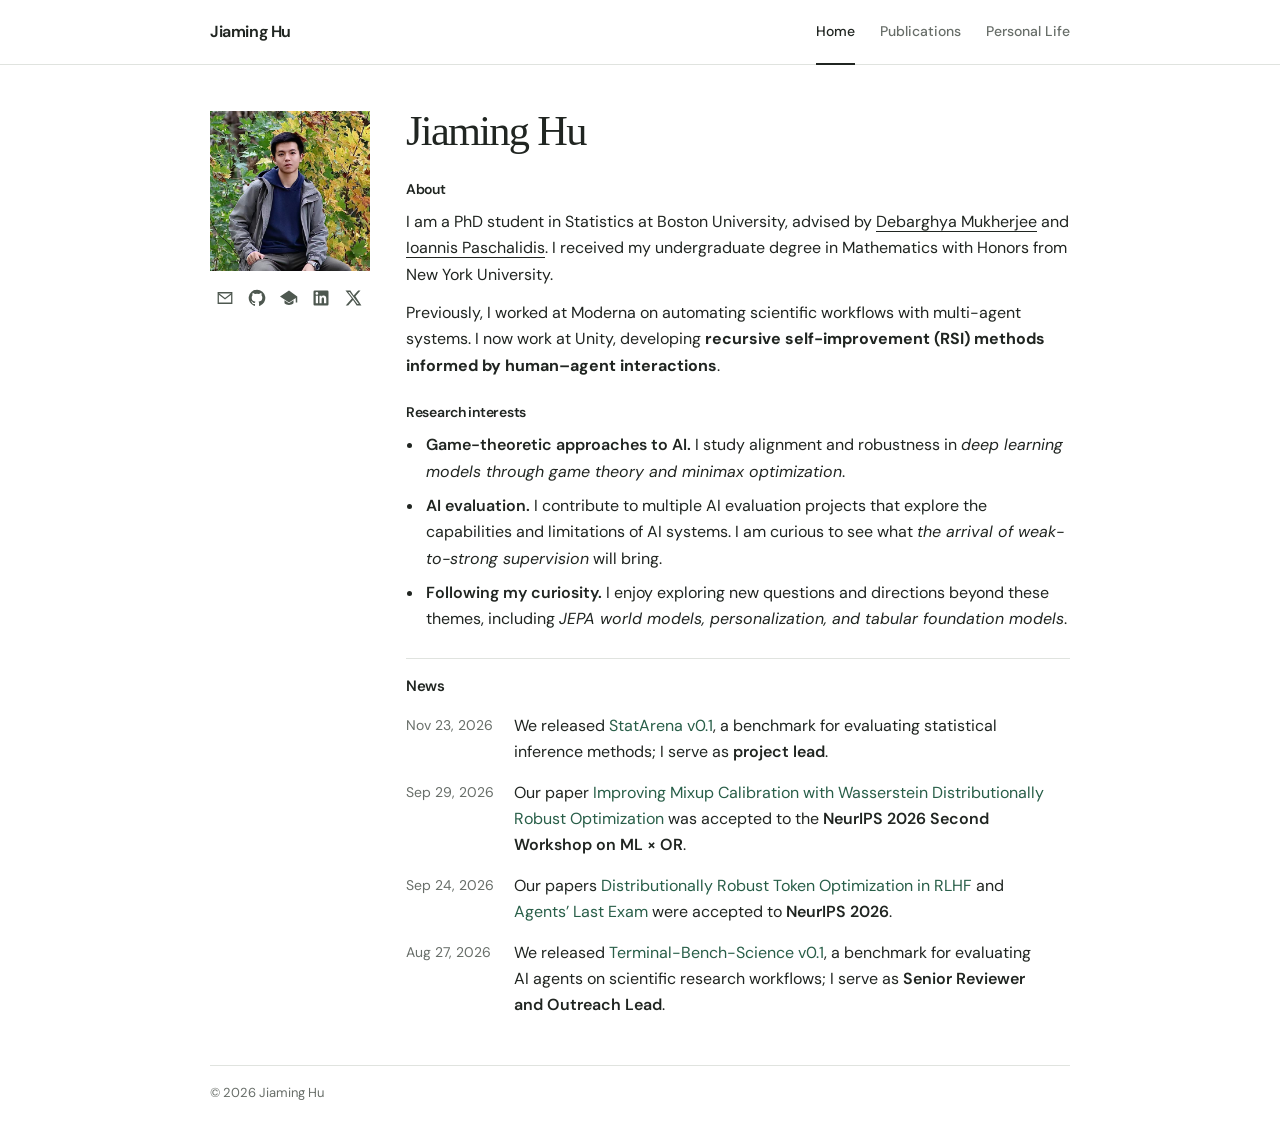
==== index.html @ 5f2db70f "Add game bullet appreciation and reveal footer views on hover" ====
<!doctype html>
<html lang="en">
<head>
  <meta charset="utf-8">
  <meta name="viewport" content="width=device-width, initial-scale=1">
  <meta name="description" content="Jiaming Hu — game-theoretic approaches to AI, AI evaluation, and curiosity-driven research.">
  <title>Jiaming Hu</title>
  <link rel="stylesheet" href="assets/style.css?v=bullet-1">
  <script src="assets/site.js?v=views-2" defer></script>
</head>
<body>
  <a class="skip" href="#main">Skip to content</a>
  <header class="site-header"><div class="header-inner"><a class="wordmark" href="./">Jiaming Hu</a><nav aria-label="Main navigation"><a href="./" aria-current="page">Home</a><a href="publications.html">Publications</a><a href="life.html">Personal Life</a></nav></div></header>
  <main id="main" class="container home">
    <div class="profile-layout">
      <aside class="profile">
        <img class="portrait" src="assets/jiaming-hu.jpg" alt="Jiaming Hu" width="1169" height="1099" fetchpriority="high">
        <div class="socials" aria-label="Social profiles">
          <a href="mailto:jh7453@bu.edu" aria-label="Email" title="Email" data-icon="email"></a>
          <a href="https://github.com/brownight" aria-label="GitHub" title="GitHub" data-icon="github"></a>
          <a href="https://scholar.google.com/citations?hl=en&amp;user=2Nql6mUAAAAJ" aria-label="Google Scholar" title="Google Scholar" data-icon="scholar"></a>
          <a href="https://www.linkedin.com/in/jiaming-h-24400a1b8/" aria-label="LinkedIn" title="LinkedIn" data-icon="linkedin"></a>
          <a href="https://x.com/brownight7453" aria-label="X" title="X" data-icon="x"></a>
        </div>
      </aside>
      <div class="bio">
        <h1>Jiaming Hu</h1>
        <section aria-labelledby="about-heading"><h2 id="about-heading" class="eyebrow">About</h2>
          <p>I am a PhD student in Statistics at Boston University, advised by <a href="https://debarghya-mukherjee.github.io/">Debarghya Mukherjee</a> and <a href="https://sites.bu.edu/paschalidis/">Ioannis Paschalidis</a>. I received my undergraduate degree in Mathematics with Honors from New York University.</p>
          <p>Previously, I worked at Moderna on automating scientific workflows with multi-agent systems. I now work at Unity, developing <strong>recursive self-improvement (RSI) methods informed by human–agent interactions</strong>.</p>
        </section>
        <section aria-labelledby="research-heading"><h2 id="research-heading" class="eyebrow">Research interests</h2>
          <ul class="research-list">
            <li><strong>Game-theoretic approaches to AI.</strong> I study alignment and robustness in <em>deep learning models through game theory and minimax optimization</em>.</li>
            <li><strong>AI evaluation.</strong> I contribute to multiple AI evaluation projects that explore the capabilities and limitations of AI systems. I am curious to see what <em>the arrival of weak-to-strong supervision</em> will bring.</li>
            <li><strong>Following my curiosity.</strong> I enjoy exploring new questions and directions beyond these themes, including <em>JEPA world models, personalization, and tabular foundation models</em>.</li>
          </ul>
        </section>
        <section class="home-section" aria-labelledby="news-heading">
          <h2 id="news-heading">News</h2>
          <div class="news-window" role="region" aria-labelledby="news-heading" tabindex="0">
            <ul class="news-list">
              <li><time datetime="2026-11-23">Nov 23, 2026</time><p>We released <a href="https://statsinference.github.io/#home">StatArena v0.1</a>, a benchmark for evaluating statistical inference methods; I serve as <strong>project lead</strong>.</p></li>
              <li><time datetime="2026-09-29">Sep 29, 2026</time><p>Our paper <a href="https://scholar.google.com/citations?view_op=view_citation&amp;hl=en&amp;user=2Nql6mUAAAAJ&amp;citation_for_view=2Nql6mUAAAAJ:M3NEmzRMIkIC">Improving Mixup Calibration with Wasserstein Distributionally Robust Optimization</a> was accepted to the <strong>NeurIPS 2026 Second Workshop on ML × OR</strong>.</p></li>
              <li><time datetime="2026-09-24">Sep 24, 2026</time><p>Our papers <a href="https://scholar.google.com/citations?view_op=view_citation&amp;hl=en&amp;user=2Nql6mUAAAAJ&amp;citation_for_view=2Nql6mUAAAAJ:IjCSPb-OGe4C">Distributionally Robust Token Optimization in RLHF</a> and <a href="https://agents-last-exam.org/">Agents’ Last Exam</a> were accepted to <strong>NeurIPS 2026</strong>.</p></li>
              <li><time datetime="2026-08-27">Aug 27, 2026</time><p>We released <a href="https://www.terminal-bench-science.ai/announcement">Terminal-Bench-Science v0.1</a>, a benchmark for evaluating AI agents on scientific research workflows; I serve as <strong>Senior Reviewer and Outreach Lead</strong>.</p></li>
              <li><time datetime="2026-07">Jul 2026</time><p>I joined the <strong>Unity AI team</strong> as a research intern, working on world models.</p></li>
            </ul>
          </div>
        </section>
      </div>
    </div>
  </main>
  <footer class="container site-footer"><span>© <span data-year></span> Jiaming Hu</span><button class="site-views" type="button" data-view-counter aria-label="Show total site views" title="Total site page views since this counter was added" hidden></button></footer>
</body>
</html>
---- assets/style.css ----
@import url('https://fonts.googleapis.com/css2?family=DM+Sans:wght@400;450;500;600;650;700&family=Noto+Sans+SC:wght@400;500;600&display=swap');

:root {
  color-scheme: light;
  --ink: #202521;
  --muted: #686e69;
  --accent: #285e48;
  --line: #e0e3df;
  --pale: #f4f5f2;
  --paper: #fff;
  --font: 'DM Sans', 'Noto Sans SC', -apple-system, BlinkMacSystemFont, 'Segoe UI', sans-serif;
  --serif: 'Iowan Old Style', 'Palatino Linotype', 'Book Antiqua', Palatino, Georgia, serif;
}
* { box-sizing: border-box; }
html { scroll-behavior: smooth; }
body { margin: 0; background: var(--paper); color: var(--ink); font: 400 1rem/1.65 var(--font); -webkit-font-smoothing: antialiased; }
a { color: inherit; text-underline-offset: 4px; text-decoration-thickness: 1px; }
a:hover { color: var(--accent); }
button { font: inherit; cursor: pointer; }
button:disabled { cursor: default; }
button, a { -webkit-tap-highlight-color: transparent; }
button:focus-visible, a:focus-visible { outline: 2px solid var(--accent); outline-offset: 4px; }
svg { display: block; }
[hidden] { display: none !important; }
.container, .header-inner { width: min(860px, calc(100% - 48px)); margin-inline: auto; }
.site-header { border-bottom: 1px solid var(--line); }
.header-inner { min-height: 64px; display: flex; align-items: center; justify-content: space-between; gap: 24px; }
.wordmark { font-weight: 650; font-size: 1rem; letter-spacing: -.025em; text-decoration: none; }
nav { display: flex; align-items: center; gap: 25px; }
nav a { position: relative; text-decoration: none; font-size: .875rem; font-weight: 500; padding: 20px 0; color: var(--muted); }
nav a[aria-current=page] { color: var(--ink); }
nav a[aria-current=page]::after { content: ''; height: 2px; position: absolute; left: 0; right: 0; bottom: -1px; background: var(--ink); }
h1, h2, p { margin-top: 0; }
h1 { font-family: var(--serif); font-weight: 400; font-size: 2.5rem; line-height: 1.15; letter-spacing: -.04em; margin-bottom: 18px; }
h2 { font-weight: 600; font-size: 1.05rem; line-height: 1.4; letter-spacing: -.02em; }
.eyebrow { font-size: .875rem; font-weight: 600; line-height: 1.5; color: var(--muted); margin: 0 0 9px; }
.site-footer { border-top: 1px solid var(--line); margin-top: 48px; padding: 16px 0 24px; display: flex; align-items: center; justify-content: space-between; gap: 16px; color: var(--muted); font-size: .8125rem; }
.site-footer a { text-decoration: none; }
.site-views { display: inline-flex; align-items: center; justify-content: flex-end; margin-left: auto; min-width: 80px; min-height: 24px; padding: 3px 0; border: 0; background: transparent; color: inherit; font: inherit; line-height: 1; opacity: 0; transition: opacity .15s ease; }
.site-views:hover, .site-views:focus-visible, .site-views.is-revealed { opacity: 1; }
.site-views[hidden] { display: none; }
.site-views img { display: block; height: 18px; width: auto; max-width: 100%; }
.sr-only { position: absolute; width: 1px; height: 1px; padding: 0; margin: -1px; overflow: hidden; clip: rect(0, 0, 0, 0); white-space: nowrap; border: 0; }
.skip { position: absolute; top: 8px; left: 16px; z-index: 10; background: #fff; padding: 8px 16px; transform: translateY(-200%); }
.skip:focus { transform: translateY(0); }

/* A compact profile and a single reading column. */
.home { padding-top: 42px; }
.profile-layout { display: grid; grid-template-columns: 160px minmax(0, 1fr); gap: 36px; }
.profile { padding-top: 4px; }
.portrait { display: block; width: 160px; height: auto; aspect-ratio: 1; object-fit: cover; object-position: 50% 35%; background: var(--pale); }
.socials { display: flex; align-items: center; gap: 2px; margin: 10px 0 18px; }
.socials a, .socials span { display: grid; place-items: center; width: 30px; height: 34px; flex: 0 0 30px; color: #4e5850; }
.socials svg { width: 18px; height: 18px; fill: currentColor; }
.socials a:hover { color: var(--accent); background: var(--pale); }
.socials .pending-social { color: #b1b7b1; }
.affiliation { font-size: .875rem; line-height: 1.5; margin: 0 0 12px; }
.affiliation strong, .affiliation span { display: block; }
.affiliation strong { font-weight: 600; }
.affiliation span { color: var(--muted); }
.bio h1 { font-size: 2.65rem; margin: 0 0 23px; }
.bio .eyebrow { color: var(--ink); }
.bio section + section { margin-top: 23px; }
.bio p { margin-bottom: 12px; }
.bio section > :last-child { margin-bottom: 0; }
.home-section { margin-top: 28px; padding-top: 17px; border-top: 1px solid var(--line); }
.bio .home-section { margin-top: 25px; padding-top: 17px; }
.research-list { padding-left: 18px; margin: 0; }
.research-list li { padding-left: 2px; margin-bottom: 8px; }
.research-list li:last-child { margin-bottom: 0; }
.research-list strong, .news-list strong { font-weight: 600; }
.news-window { max-height: 19rem; overflow-y: auto; margin-top: 16px; padding-right: 14px; scrollbar-width: thin; scrollbar-color: #aab4ac var(--pale); scrollbar-gutter: stable; }
.news-window:focus-visible { outline: 2px solid var(--accent); outline-offset: 4px; }
.news-list { list-style: none; padding: 0; margin: 0; }
.news-list li { display: grid; grid-template-columns: 94px minmax(0, 1fr); gap: 14px; margin-bottom: 14px; }
.news-list li:last-child { margin-bottom: 0; }
.news-list time { color: var(--muted); font-size: .875rem; line-height: 1.8; white-space: nowrap; }
.news-list p { margin-bottom: 0; }
.news-list a { color: var(--accent); text-decoration: none; }
.news-list a:hover { text-decoration: underline; }
.home-section h2 { margin-bottom: 0; font-size: .9375rem; }
.draft-note { font-size: .9375rem; color: var(--muted); }

/* Page headings and the small personal-life game. */
.page-heading { padding-top: 38px; margin-bottom: 28px; }
.lede { font-size: 1.0625rem; line-height: 1.6; color: var(--muted); margin-bottom: 0; }

/* Publications grouped by research direction. */
.publications-heading { display: flex; align-items: baseline; justify-content: space-between; gap: 12px 24px; flex-wrap: wrap; }
.publications-heading h1 { margin-bottom: 0; }
.publications-heading > a { font-size: .875rem; color: var(--accent); }
.publication-group + .publication-group { border-top: 1px solid var(--line); margin-top: 30px; padding-top: 24px; }
.publication-group h2 { font-size: 1.125rem; margin-bottom: 18px; }
.publication-list { list-style: none; padding: 0; margin: 0; }
.publication-list li + li { margin-top: 18px; }
.publication-list h3 { margin: 0 0 4px; font-size: 1rem; font-weight: 600; line-height: 1.5; }
.publication-list h3 a { text-decoration: none; }
.publication-list h3 a:hover { text-decoration: underline; }
.publication-meta { margin: 0; color: var(--muted); font-size: .875rem; line-height: 1.6; }
.publication-meta a { color: var(--accent); text-decoration: none; white-space: nowrap; }
.publication-meta a:hover { text-decoration: underline; }
.publication-meta span { margin-inline: 5px; }

/* One pixel scene for the theory and the game. */
.chance-game { scroll-margin-top: 24px; }
.game-scene { position: relative; margin: 16px -4px 0; }
.theory-note { position: absolute; z-index: 1; top: 12px; left: 12px; width: 57%; max-width: 460px; }
.theory-note h3 { margin: 0 0 12px; font: 400 1.7rem/1.18 var(--serif); letter-spacing: -.025em; }
.theory-note p { margin-bottom: 0; font-family: var(--font); font-size: 1rem; line-height: 1.5; }
.pixel-game { --pixel-bg: #17261f; --pixel-ink: #e5ead6; --pixel-dim: #b1c2a7; --pixel-gold: #e2bd6c; margin-top: 22px; padding: 24px; border: 3px solid #344b3b; box-shadow: 5px 5px 0 #d7ded4; background: var(--pixel-bg); color: var(--pixel-ink); font-family: 'Courier New', Courier, monospace; }
.pixel-heading { display: flex; justify-content: space-between; align-items: baseline; gap: 12px; font-size: .875rem; font-weight: 700; letter-spacing: .035em; }
.pixel-heading [lang="zh"] { font-family: 'Noto Sans SC', var(--font); font-weight: 600; letter-spacing: .08em; }
#shot-label { white-space: nowrap; color: var(--pixel-gold); }
#revolver-scene { display: block; width: 100%; height: auto; image-rendering: pixelated; margin: 0; }
.pixel-game .attempts { list-style: none; padding: 0; display: flex; justify-content: center; gap: 9px; margin: 16px 0 20px; }
.pixel-game .attempts li { width: 30px; height: 30px; display: grid; place-items: center; border: 2px solid #6f886a; font-size: .875rem; line-height: 1; }
.pixel-game .attempts li.miss { background: #334636; border-color: #334636; color: #9aae93; }
.pixel-game .attempts li.hit { background: var(--pixel-gold); border-color: var(--pixel-gold); color: var(--pixel-bg); }
.charge-label { display: flex; justify-content: space-between; gap: 12px; font-size: .875rem; font-weight: 700; margin-bottom: 6px; }
#charge-meter { display: block; width: 100%; height: 20px; border: 2px solid #819577; border-radius: 0; padding: 3px; appearance: none; background: #0e1b14; accent-color: var(--pixel-gold); }
#charge-meter::-webkit-progress-bar { background: #0e1b14; }
#charge-meter::-webkit-progress-value { background: repeating-linear-gradient(90deg, var(--pixel-gold) 0 12px, #17261f 12px 15px); }
#charge-meter::-moz-progress-bar { background: repeating-linear-gradient(90deg, var(--pixel-gold) 0 12px, #17261f 12px 15px); }
.game-console { display: grid; grid-template-columns: minmax(0, 1fr) 210px; gap: 32px; align-items: start; }
.pixel-game .result { min-height: 62px; margin-top: 12px; }
.pixel-game .result strong { display: block; font-size: 1rem; line-height: 1.4; }
.pixel-game .result p { font-size: .875rem; line-height: 1.5; color: var(--pixel-dim); margin: 5px 0 14px; }
.charge-button { width: 100%; min-height: 48px; padding: 10px; border: 0; border-bottom: 4px solid #7d6438; border-radius: 0; background: var(--pixel-gold); color: #19261b; font-family: inherit; font-size: 1rem; font-weight: 700; touch-action: manipulation; user-select: none; -webkit-user-select: none; }
.charge-button:hover:enabled { background: #f0d08c; }
.charge-button:active:enabled { border-bottom-width: 2px; transform: translateY(2px); }
.charge-button:disabled { background: #879a79; border-color: #53694c; color: #15221a; }
.charge-help { margin: 8px 0 0; color: var(--pixel-dim); font-size: .875rem; line-height: 1.5; }
.new-round-button { display: block; min-height: 40px; padding: 7px 10px; margin: 10px auto 0; background: none; border: 2px solid #819577; border-radius: 0; color: var(--pixel-ink); font-size: .875rem; font-family: inherit; }
.new-round-button:hover:enabled { background: #304332; }
.new-round-button:disabled { opacity: .6; }
.pixel-game button:focus-visible { outline: 2px solid var(--pixel-ink); outline-offset: 4px; }
.game-bottom { display: flex; align-items: center; flex-wrap: wrap; gap: 10px 18px; margin-top: 10px; }
.pixel-game .game-footnote { margin: 0; text-align: left; color: var(--pixel-dim); font-size: .875rem; line-height: 1.5; }
.bullet-button { display: inline-flex; align-items: center; gap: 6px; min-height: 32px; margin-left: auto; padding: 4px 8px; border: 1px solid #718367; border-radius: 0; background: transparent; color: var(--pixel-dim); font: 400 .875rem/1.2 'Courier New', Courier, monospace; touch-action: manipulation; }
.bullet-button svg { flex: 0 0 13px; width: 13px; height: 17px; color: var(--pixel-gold); }
.bullet-button:hover:enabled, .bullet-button:active:enabled, .bullet-button.is-collected { border-color: var(--pixel-gold); background: #304332; color: var(--pixel-gold); }
.bullet-button:active:enabled { transform: translateY(1px); }
.bullet-button:disabled:not(.is-collected) { opacity: .55; }
.bullet-button.is-sending { opacity: .65; cursor: progress; }
#bullet-count { min-width: 1ch; font-variant-numeric: tabular-nums; }
@media (max-width: 680px) {
  .pixel-game { padding: 16px; }
  .theory-note { position: static; width: auto; max-width: 440px; padding: 8px 4px 0; }
  .theory-note h3 { font-size: 1.6rem; }
  .game-console { grid-template-columns: minmax(0, 1fr); gap: 8px; }
  .pixel-game .result { min-height: 0; }
  .game-actions { display: grid; grid-template-columns: minmax(0, 1fr) auto; gap: 10px; align-items: start; }
  .new-round-button { margin: 0; min-height: 48px; font-size: .875rem; }
  .charge-button { font-size: .875rem; }
  .charge-help { margin-top: 14px; }
}

.life > .page-heading { margin-bottom: 20px; }
.life > p { max-width: 620px; }
.life .home-section { margin-top: 26px; }
.photo-gallery { columns: 2; column-gap: 14px; margin-top: 18px; }
.photo-gallery a { display: block; break-inside: avoid; margin-bottom: 14px; cursor: zoom-in; }
.photo-gallery img { display: block; width: 100%; height: auto; }
.photo-viewer-open { overflow: hidden; }
.photo-viewer { width: 100%; max-width: none; height: 100%; height: 100dvh; max-height: none; margin: 0; padding: 16px 24px; border: 0; background: #131614; color: #fff; }
.photo-viewer::backdrop { background: #131614; }
.photo-viewer-layout { height: 100%; display: flex; flex-direction: column; gap: 14px; }
.photo-viewer-toolbar, .photo-viewer-controls { display: flex; align-items: center; justify-content: space-between; gap: 12px; flex-shrink: 0; font-size: .875rem; }
.photo-viewer-toolbar { min-height: 40px; }
.photo-viewer-stage { min-height: 0; flex: 1; display: flex; justify-content: center; }
.photo-viewer-stage img { display: block; width: 100%; height: 100%; object-fit: contain; }
.photo-viewer button { min-height: 44px; padding: 8px 12px; background: transparent; border: 1px solid #59615b; border-radius: 2px; color: #fff; font-size: .875rem; }
.photo-viewer button:hover { background: #303831; }
.photo-viewer a { color: #fff; }
.photo-viewer button:focus-visible, .photo-viewer a:focus-visible { outline-color: #fff; }

@keyframes reveal { from { transform: translate(-50%,-50%) scale(.3); opacity: 0; } to { transform: translate(-50%,-50%) scale(1); opacity: 1; } }
@media (max-width: 740px) {
  .profile-layout { grid-template-columns: 140px minmax(0, 1fr); gap: 27px; }
  .portrait { width: 140px; }
  .socials { gap: 0; }
  .socials a, .socials span { flex-basis: 28px; width: 28px; }
}
@media (max-width: 520px) {
  .photo-gallery { columns: 1; }
  .photo-viewer { padding: 12px; }
  .container, .header-inner { width: calc(100% - 36px); }
  .header-inner { flex-direction: column; align-items: flex-start; gap: 0; padding-top: 13px; }
  nav { gap: 22px; }
  nav a { padding: 10px 0 13px; }
  .home { padding-top: 26px; }
  .profile-layout { grid-template-columns: minmax(0, 1fr); gap: 23px; }
  .profile { display: grid; grid-template-columns: 112px minmax(0, 1fr); grid-template-rows: auto auto auto; column-gap: 23px; align-items: start; padding: 0; }
  .portrait { grid-column: 1; grid-row: 1 / 3; width: 112px; }
  .socials { grid-column: 1 / -1; grid-row: 3; gap: 3px; margin: 7px 0 0; }
  .affiliation { grid-column: 2; margin-bottom: 8px; }
  .bio h1 { font-size: 2.35rem; margin-bottom: 20px; }
  .news-window { max-height: 18rem; }
  .news-list li { grid-template-columns: minmax(0, 1fr); gap: 3px; margin-bottom: 17px; }
  .page-heading { padding-top: 27px; margin-bottom: 24px; }
  h1 { font-size: 2.25rem; }
  .site-footer { margin-top: 32px; font-size: .75rem; flex-wrap: wrap; gap: 8px; }
}
@media (prefers-reduced-motion: reduce) {
  html { scroll-behavior: auto; }
  *, *::before, *::after { transition: none !important; animation: none !important; }
}
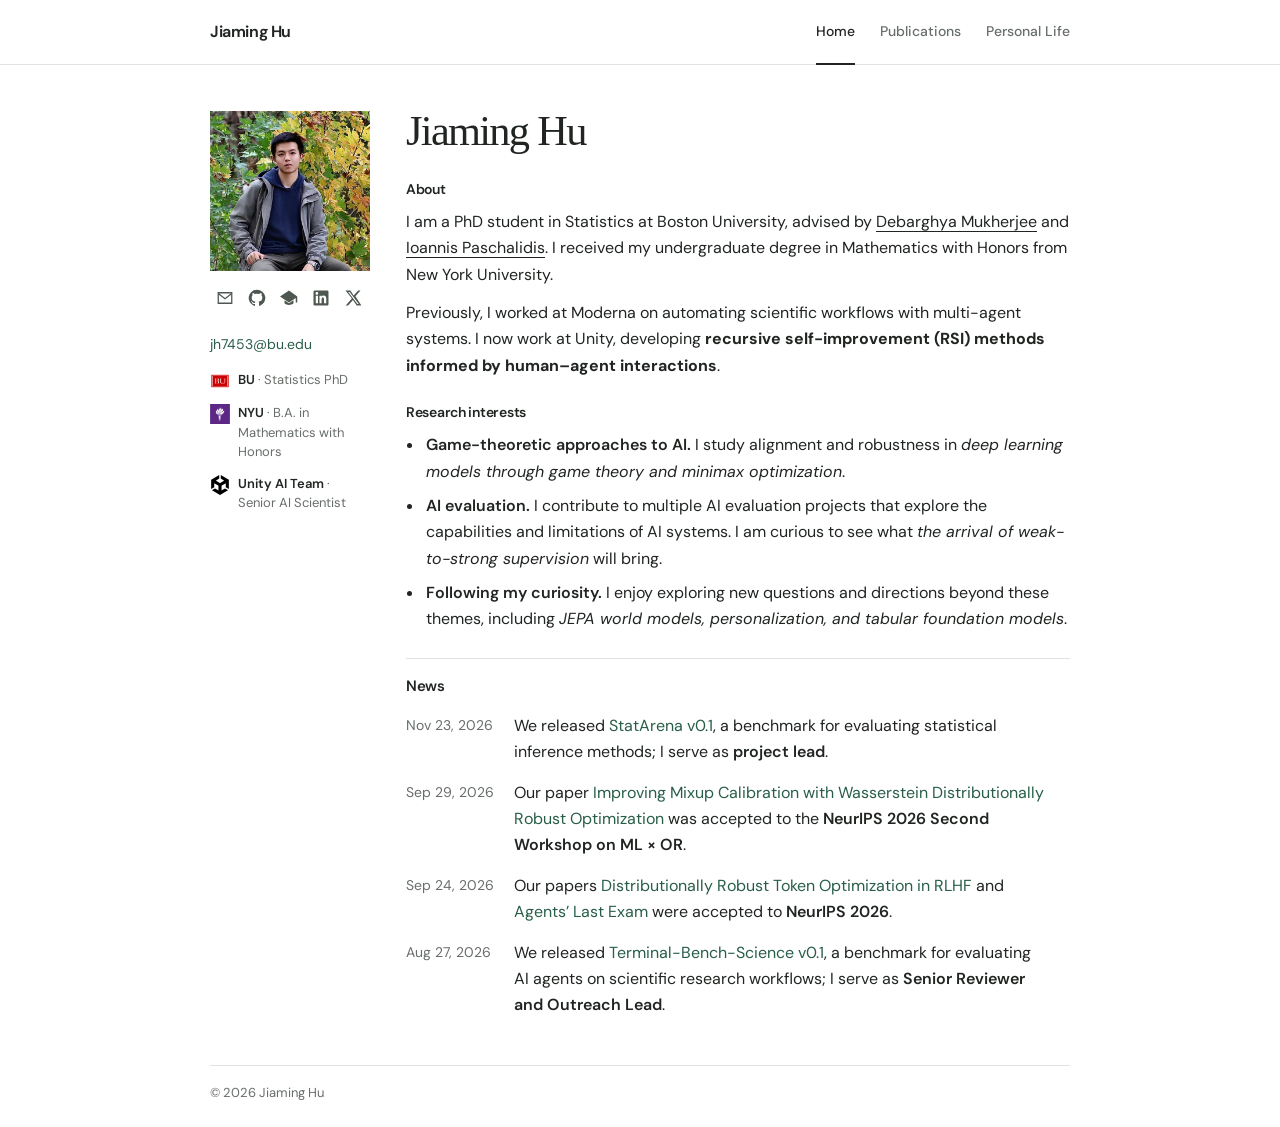
==== commit 81725b84: "Show contact email and education and Unity affiliation with logos" ====
--- a/index.html
+++ b/index.html
@@ -5,7 +5,7 @@
   <meta name="viewport" content="width=device-width, initial-scale=1">
   <meta name="description" content="Jiaming Hu — game-theoretic approaches to AI, AI evaluation, and curiosity-driven research.">
   <title>Jiaming Hu</title>
-  <link rel="stylesheet" href="assets/style.css?v=bullet-1">
+  <link rel="stylesheet" href="assets/style.css?v=affiliations-1">
   <script src="assets/site.js?v=views-2" defer></script>
 </head>
 <body>
@@ -21,6 +21,14 @@
           <a href="https://scholar.google.com/citations?hl=en&amp;user=2Nql6mUAAAAJ" aria-label="Google Scholar" title="Google Scholar" data-icon="scholar"></a>
           <a href="https://www.linkedin.com/in/jiaming-h-24400a1b8/" aria-label="LinkedIn" title="LinkedIn" data-icon="linkedin"></a>
           <a href="https://x.com/brownight7453" aria-label="X" title="X" data-icon="x"></a>
+        </div>
+        <div class="profile-details">
+          <a class="profile-email" href="mailto:jh7453@bu.edu">jh7453@bu.edu</a>
+          <ul class="profile-affiliations" aria-label="Education and affiliation">
+            <li><img src="assets/affiliations/bu.png" alt="" width="20" height="20"><span><strong>BU</strong> · Statistics PhD</span></li>
+            <li><img src="assets/affiliations/nyu.png" alt="" width="20" height="20"><span><strong>NYU</strong> · B.A. in Mathematics with Honors</span></li>
+            <li><img src="assets/affiliations/unity.svg" alt="" width="20" height="20"><span><strong>Unity AI Team</strong> · Senior AI Scientist</span></li>
+          </ul>
         </div>
       </aside>
       <div class="bio">
--- a/assets/style.css
+++ b/assets/style.css
@@ -54,6 +54,13 @@
 .socials svg { width: 18px; height: 18px; fill: currentColor; }
 .socials a:hover { color: var(--accent); background: var(--pale); }
 .socials .pending-social { color: #b1b7b1; }
+.profile-details { display: grid; gap: 14px; }
+.profile-email { width: fit-content; font-size: .875rem; color: var(--accent); text-decoration: none; }
+.profile-email:hover { text-decoration: underline; }
+.profile-affiliations { display: grid; gap: 12px; list-style: none; margin: 0; padding: 0; }
+.profile-affiliations li { display: grid; grid-template-columns: 20px minmax(0, 1fr); gap: 8px; align-items: start; font-size: .8125rem; line-height: 1.5; color: var(--muted); }
+.profile-affiliations img { display: block; width: 20px; height: 20px; object-fit: contain; margin-top: 1px; }
+.profile-affiliations strong { font-weight: 600; color: var(--ink); }
 .affiliation { font-size: .875rem; line-height: 1.5; margin: 0 0 12px; }
 .affiliation strong, .affiliation span { display: block; }
 .affiliation strong { font-weight: 600; }
@@ -136,13 +143,9 @@
 .pixel-game button:focus-visible { outline: 2px solid var(--pixel-ink); outline-offset: 4px; }
 .game-bottom { display: flex; align-items: center; flex-wrap: wrap; gap: 10px 18px; margin-top: 10px; }
 .pixel-game .game-footnote { margin: 0; text-align: left; color: var(--pixel-dim); font-size: .875rem; line-height: 1.5; }
-.bullet-button { display: inline-flex; align-items: center; gap: 6px; min-height: 32px; margin-left: auto; padding: 4px 8px; border: 1px solid #718367; border-radius: 0; background: transparent; color: var(--pixel-dim); font: 400 .875rem/1.2 'Courier New', Courier, monospace; touch-action: manipulation; }
-.bullet-button svg { flex: 0 0 13px; width: 13px; height: 17px; color: var(--pixel-gold); }
-.bullet-button:hover:enabled, .bullet-button:active:enabled, .bullet-button.is-collected { border-color: var(--pixel-gold); background: #304332; color: var(--pixel-gold); }
-.bullet-button:active:enabled { transform: translateY(1px); }
-.bullet-button:disabled:not(.is-collected) { opacity: .55; }
-.bullet-button.is-sending { opacity: .65; cursor: progress; }
-#bullet-count { min-width: 1ch; font-variant-numeric: tabular-nums; }
+.game-plays { display: inline-flex; align-items: center; gap: 6px; margin-left: auto; min-height: 32px; padding: 4px 8px; border: 1px solid #718367; border-radius: 0; background: transparent; color: var(--pixel-dim); font: 400 .75rem/1.2 'Courier New', Courier, monospace; opacity: 0; transition: opacity .15s ease; touch-action: manipulation; }
+.game-plays:hover, .game-plays:focus-visible, .game-plays.is-revealed { opacity: 1; }
+#game-play-count { font-variant-numeric: tabular-nums; }
 @media (max-width: 680px) {
   .pixel-game { padding: 16px; }
   .theory-note { position: static; width: auto; max-width: 440px; padding: 8px 4px 0; }
@@ -193,6 +196,7 @@
   .profile { display: grid; grid-template-columns: 112px minmax(0, 1fr); grid-template-rows: auto auto auto; column-gap: 23px; align-items: start; padding: 0; }
   .portrait { grid-column: 1; grid-row: 1 / 3; width: 112px; }
   .socials { grid-column: 1 / -1; grid-row: 3; gap: 3px; margin: 7px 0 0; }
+  .profile-details { grid-column: 2; grid-row: 1 / 3; }
   .affiliation { grid-column: 2; margin-bottom: 8px; }
   .bio h1 { font-size: 2.35rem; margin-bottom: 20px; }
   .news-window { max-height: 18rem; }
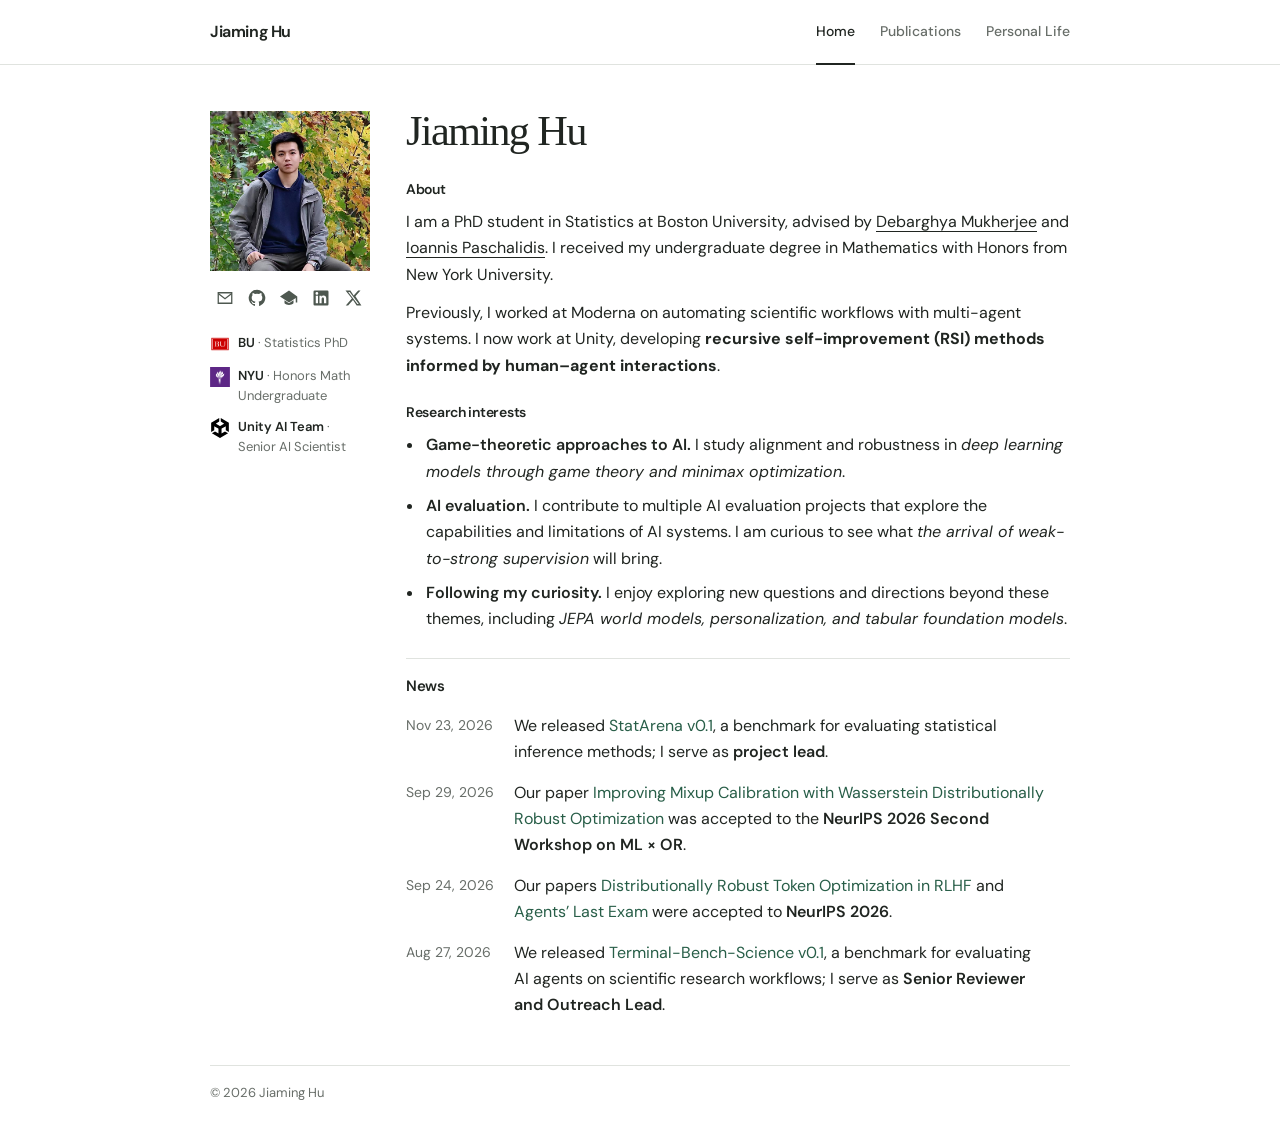
==== commit 0076ef3c: "Keep email in social icon and simplify NYU degree label" ====
--- a/index.html
+++ b/index.html
@@ -23,10 +23,9 @@
           <a href="https://x.com/brownight7453" aria-label="X" title="X" data-icon="x"></a>
         </div>
         <div class="profile-details">
-          <a class="profile-email" href="mailto:jh7453@bu.edu">jh7453@bu.edu</a>
           <ul class="profile-affiliations" aria-label="Education and affiliation">
             <li><img src="assets/affiliations/bu.png" alt="" width="20" height="20"><span><strong>BU</strong> · Statistics PhD</span></li>
-            <li><img src="assets/affiliations/nyu.png" alt="" width="20" height="20"><span><strong>NYU</strong> · B.A. in Mathematics with Honors</span></li>
+            <li><img src="assets/affiliations/nyu.png" alt="" width="20" height="20"><span><strong>NYU</strong> · Honors Math Undergraduate</span></li>
             <li><img src="assets/affiliations/unity.svg" alt="" width="20" height="20"><span><strong>Unity AI Team</strong> · Senior AI Scientist</span></li>
           </ul>
         </div>
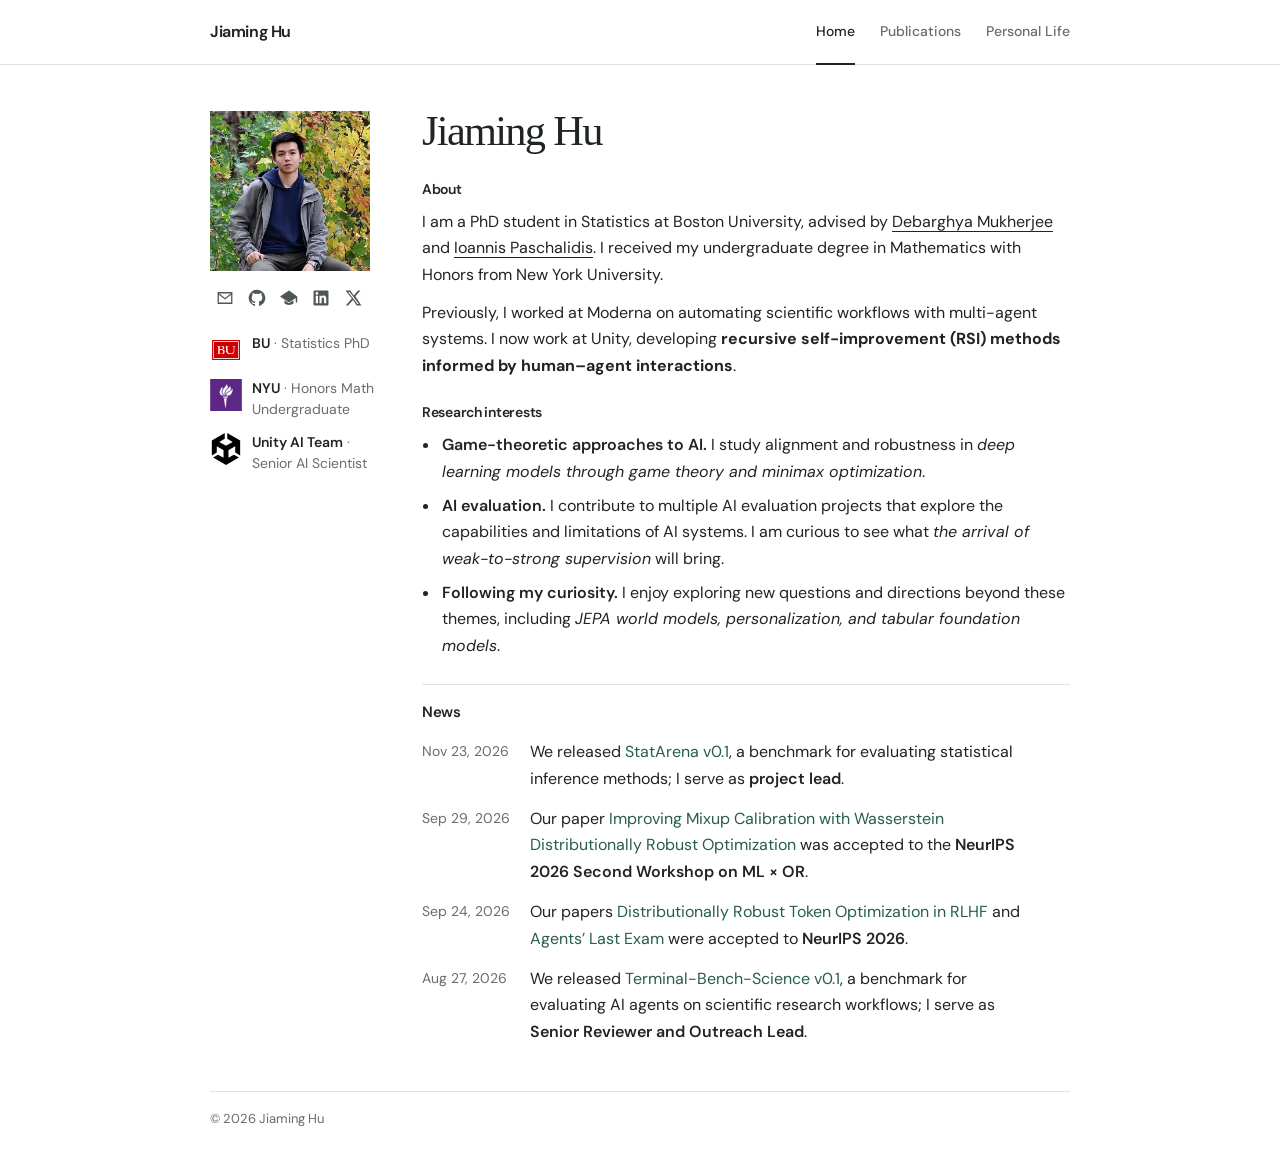
==== commit 675b13fc: "Enlarge affiliation logos and improve profile readability" ====
--- a/index.html
+++ b/index.html
@@ -5,7 +5,7 @@
   <meta name="viewport" content="width=device-width, initial-scale=1">
   <meta name="description" content="Jiaming Hu — game-theoretic approaches to AI, AI evaluation, and curiosity-driven research.">
   <title>Jiaming Hu</title>
-  <link rel="stylesheet" href="assets/style.css?v=affiliations-1">
+  <link rel="stylesheet" href="assets/style.css?v=affiliations-2">
   <script src="assets/site.js?v=views-2" defer></script>
 </head>
 <body>
@@ -24,9 +24,9 @@
         </div>
         <div class="profile-details">
           <ul class="profile-affiliations" aria-label="Education and affiliation">
-            <li><img src="assets/affiliations/bu.png" alt="" width="20" height="20"><span><strong>BU</strong> · Statistics PhD</span></li>
-            <li><img src="assets/affiliations/nyu.png" alt="" width="20" height="20"><span><strong>NYU</strong> · Honors Math Undergraduate</span></li>
-            <li><img src="assets/affiliations/unity.svg" alt="" width="20" height="20"><span><strong>Unity AI Team</strong> · Senior AI Scientist</span></li>
+            <li><img src="assets/affiliations/bu.png" alt="" width="32" height="32"><span><strong>BU</strong> · Statistics PhD</span></li>
+            <li><img src="assets/affiliations/nyu.png" alt="" width="32" height="32"><span><strong>NYU</strong> · Honors Math Undergraduate</span></li>
+            <li><img src="assets/affiliations/unity.svg" alt="" width="32" height="32"><span><strong>Unity AI Team</strong> · Senior AI Scientist</span></li>
           </ul>
         </div>
       </aside>
--- a/assets/style.css
+++ b/assets/style.css
@@ -46,7 +46,7 @@
 
 /* A compact profile and a single reading column. */
 .home { padding-top: 42px; }
-.profile-layout { display: grid; grid-template-columns: 160px minmax(0, 1fr); gap: 36px; }
+.profile-layout { display: grid; grid-template-columns: 180px minmax(0, 1fr); gap: 32px; }
 .profile { padding-top: 4px; }
 .portrait { display: block; width: 160px; height: auto; aspect-ratio: 1; object-fit: cover; object-position: 50% 35%; background: var(--pale); }
 .socials { display: flex; align-items: center; gap: 2px; margin: 10px 0 18px; }
@@ -58,8 +58,8 @@
 .profile-email { width: fit-content; font-size: .875rem; color: var(--accent); text-decoration: none; }
 .profile-email:hover { text-decoration: underline; }
 .profile-affiliations { display: grid; gap: 12px; list-style: none; margin: 0; padding: 0; }
-.profile-affiliations li { display: grid; grid-template-columns: 20px minmax(0, 1fr); gap: 8px; align-items: start; font-size: .8125rem; line-height: 1.5; color: var(--muted); }
-.profile-affiliations img { display: block; width: 20px; height: 20px; object-fit: contain; margin-top: 1px; }
+.profile-affiliations li { display: grid; grid-template-columns: 32px minmax(0, 1fr); gap: 10px; align-items: start; font-size: .875rem; line-height: 1.5; color: var(--muted); }
+.profile-affiliations img { display: block; width: 32px; height: 32px; object-fit: contain; margin-top: 1px; }
 .profile-affiliations strong { font-weight: 600; color: var(--ink); }
 .affiliation { font-size: .875rem; line-height: 1.5; margin: 0 0 12px; }
 .affiliation strong, .affiliation span { display: block; }
@@ -179,7 +179,7 @@
 
 @keyframes reveal { from { transform: translate(-50%,-50%) scale(.3); opacity: 0; } to { transform: translate(-50%,-50%) scale(1); opacity: 1; } }
 @media (max-width: 740px) {
-  .profile-layout { grid-template-columns: 140px minmax(0, 1fr); gap: 27px; }
+  .profile-layout { grid-template-columns: 160px minmax(0, 1fr); gap: 24px; }
   .portrait { width: 140px; }
   .socials { gap: 0; }
   .socials a, .socials span { flex-basis: 28px; width: 28px; }
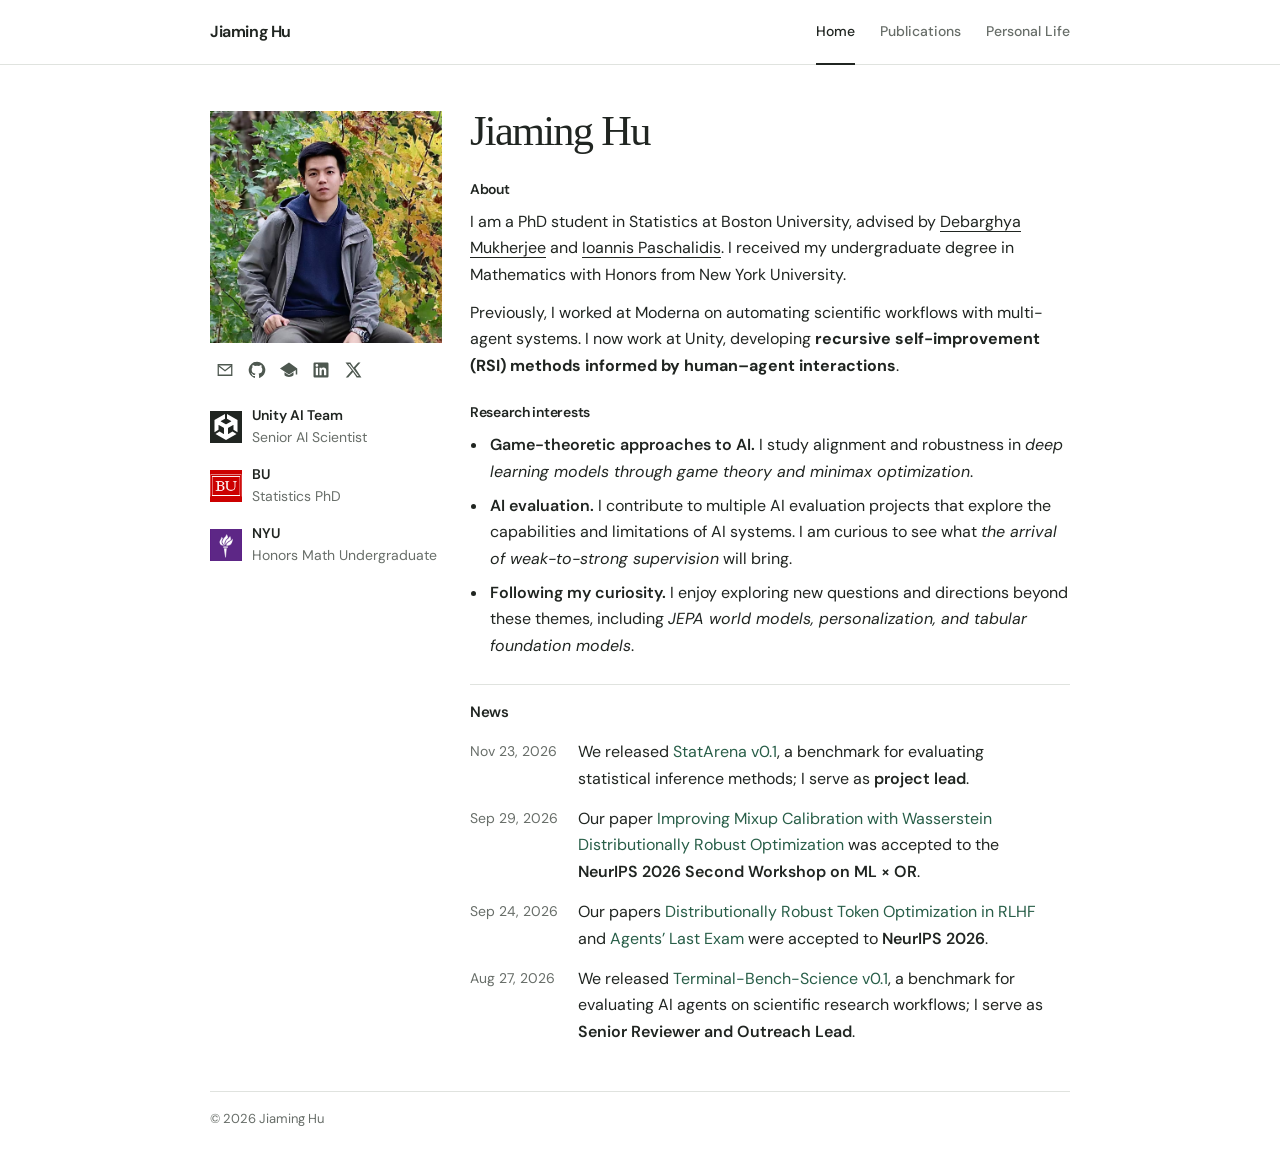
==== commit f6677e73: "Align institution logos and use ordered two-line profile affiliations" ====
--- a/index.html
+++ b/index.html
@@ -5,7 +5,7 @@
   <meta name="viewport" content="width=device-width, initial-scale=1">
   <meta name="description" content="Jiaming Hu — game-theoretic approaches to AI, AI evaluation, and curiosity-driven research.">
   <title>Jiaming Hu</title>
-  <link rel="stylesheet" href="assets/style.css?v=affiliations-2">
+  <link rel="stylesheet" href="assets/style.css?v=affiliations-3">
   <script src="assets/site.js?v=views-2" defer></script>
 </head>
 <body>
@@ -24,9 +24,18 @@
         </div>
         <div class="profile-details">
           <ul class="profile-affiliations" aria-label="Education and affiliation">
-            <li><img src="assets/affiliations/bu.png" alt="" width="32" height="32"><span><strong>BU</strong> · Statistics PhD</span></li>
-            <li><img src="assets/affiliations/nyu.png" alt="" width="32" height="32"><span><strong>NYU</strong> · Honors Math Undergraduate</span></li>
-            <li><img src="assets/affiliations/unity.svg" alt="" width="32" height="32"><span><strong>Unity AI Team</strong> · Senior AI Scientist</span></li>
+            <li>
+              <span class="affiliation-logo affiliation-logo--unity" aria-hidden="true"><img src="assets/affiliations/unity.svg" alt="" width="32" height="32"></span>
+              <span class="affiliation-copy"><strong>Unity AI Team</strong><span>Senior AI Scientist</span></span>
+            </li>
+            <li>
+              <span class="affiliation-logo affiliation-logo--bu" aria-hidden="true"><img src="assets/affiliations/bu.png" alt="" width="32" height="32"></span>
+              <span class="affiliation-copy"><strong>BU</strong><span>Statistics PhD</span></span>
+            </li>
+            <li>
+              <span class="affiliation-logo affiliation-logo--nyu" aria-hidden="true"><img src="assets/affiliations/nyu.png" alt="" width="32" height="32"></span>
+              <span class="affiliation-copy"><strong>NYU</strong><span>Honors Math Undergraduate</span></span>
+            </li>
           </ul>
         </div>
       </aside>
--- a/assets/style.css
+++ b/assets/style.css
@@ -46,9 +46,9 @@
 
 /* A compact profile and a single reading column. */
 .home { padding-top: 42px; }
-.profile-layout { display: grid; grid-template-columns: 180px minmax(0, 1fr); gap: 32px; }
+.profile-layout { display: grid; grid-template-columns: 232px minmax(0, 1fr); gap: 28px; }
 .profile { padding-top: 4px; }
-.portrait { display: block; width: 160px; height: auto; aspect-ratio: 1; object-fit: cover; object-position: 50% 35%; background: var(--pale); }
+.portrait { display: block; width: 232px; height: auto; aspect-ratio: 1; object-fit: cover; object-position: 50% 35%; background: var(--pale); }
 .socials { display: flex; align-items: center; gap: 2px; margin: 10px 0 18px; }
 .socials a, .socials span { display: grid; place-items: center; width: 30px; height: 34px; flex: 0 0 30px; color: #4e5850; }
 .socials svg { width: 18px; height: 18px; fill: currentColor; }
@@ -57,9 +57,17 @@
 .profile-details { display: grid; gap: 14px; }
 .profile-email { width: fit-content; font-size: .875rem; color: var(--accent); text-decoration: none; }
 .profile-email:hover { text-decoration: underline; }
-.profile-affiliations { display: grid; gap: 12px; list-style: none; margin: 0; padding: 0; }
-.profile-affiliations li { display: grid; grid-template-columns: 32px minmax(0, 1fr); gap: 10px; align-items: start; font-size: .875rem; line-height: 1.5; color: var(--muted); }
-.profile-affiliations img { display: block; width: 32px; height: 32px; object-fit: contain; margin-top: 1px; }
+.profile-affiliations { display: grid; gap: 16px; list-style: none; margin: 0; padding: 0; }
+.profile-affiliations li { display: grid; grid-template-columns: 32px minmax(0, 1fr); gap: 10px; align-items: center; font-size: .875rem; line-height: 1.5; color: var(--muted); }
+.affiliation-logo { display: flex; align-items: center; justify-content: center; width: 32px; height: 32px; overflow: hidden; }
+.affiliation-logo img { display: block; flex: none; width: 32px; height: 32px; object-fit: contain; }
+.affiliation-logo--unity { background: #202521; }
+.affiliation-logo--unity img { width: 26px; height: 26px; filter: brightness(0) invert(1); }
+.affiliation-logo--bu { background: #c00; }
+.affiliation-logo--bu img { width: 36px; height: 36px; max-width: none; clip-path: inset(19.298% 7.018%); }
+.affiliation-logo--nyu { background: #57068c; }
+.affiliation-copy > strong, .affiliation-copy > span { display: block; }
+.affiliation-copy > strong { margin-bottom: 1px; }
 .profile-affiliations strong { font-weight: 600; color: var(--ink); }
 .affiliation { font-size: .875rem; line-height: 1.5; margin: 0 0 12px; }
 .affiliation strong, .affiliation span { display: block; }
@@ -178,11 +186,12 @@
 .photo-viewer button:focus-visible, .photo-viewer a:focus-visible { outline-color: #fff; }
 
 @keyframes reveal { from { transform: translate(-50%,-50%) scale(.3); opacity: 0; } to { transform: translate(-50%,-50%) scale(1); opacity: 1; } }
-@media (max-width: 740px) {
-  .profile-layout { grid-template-columns: 160px minmax(0, 1fr); gap: 24px; }
-  .portrait { width: 140px; }
-  .socials { gap: 0; }
-  .socials a, .socials span { flex-basis: 28px; width: 28px; }
+@media (max-width: 680px) {
+  .profile-layout { grid-template-columns: minmax(0, 1fr); gap: 26px; }
+  .profile { display: grid; grid-template-columns: 160px minmax(0, 1fr); column-gap: 24px; align-items: start; padding: 0; }
+  .portrait { grid-column: 1; grid-row: 1; width: 160px; }
+  .socials { grid-column: 1; grid-row: 2; margin: 10px 0 0; }
+  .profile-details { grid-column: 2; grid-row: 1 / 3; }
 }
 @media (max-width: 520px) {
   .photo-gallery { columns: 1; }
@@ -193,10 +202,10 @@
   nav a { padding: 10px 0 13px; }
   .home { padding-top: 26px; }
   .profile-layout { grid-template-columns: minmax(0, 1fr); gap: 23px; }
-  .profile { display: grid; grid-template-columns: 112px minmax(0, 1fr); grid-template-rows: auto auto auto; column-gap: 23px; align-items: start; padding: 0; }
-  .portrait { grid-column: 1; grid-row: 1 / 3; width: 112px; }
-  .socials { grid-column: 1 / -1; grid-row: 3; gap: 3px; margin: 7px 0 0; }
-  .profile-details { grid-column: 2; grid-row: 1 / 3; }
+  .profile { grid-template-columns: minmax(0, 1fr); }
+  .portrait { grid-column: 1; grid-row: 1; width: 200px; }
+  .socials { grid-column: 1; grid-row: 2; gap: 3px; margin: 10px 0 18px; }
+  .profile-details { grid-column: 1; grid-row: 3; width: 232px; max-width: 100%; }
   .affiliation { grid-column: 2; margin-bottom: 8px; }
   .bio h1 { font-size: 2.35rem; margin-bottom: 20px; }
   .news-window { max-height: 18rem; }
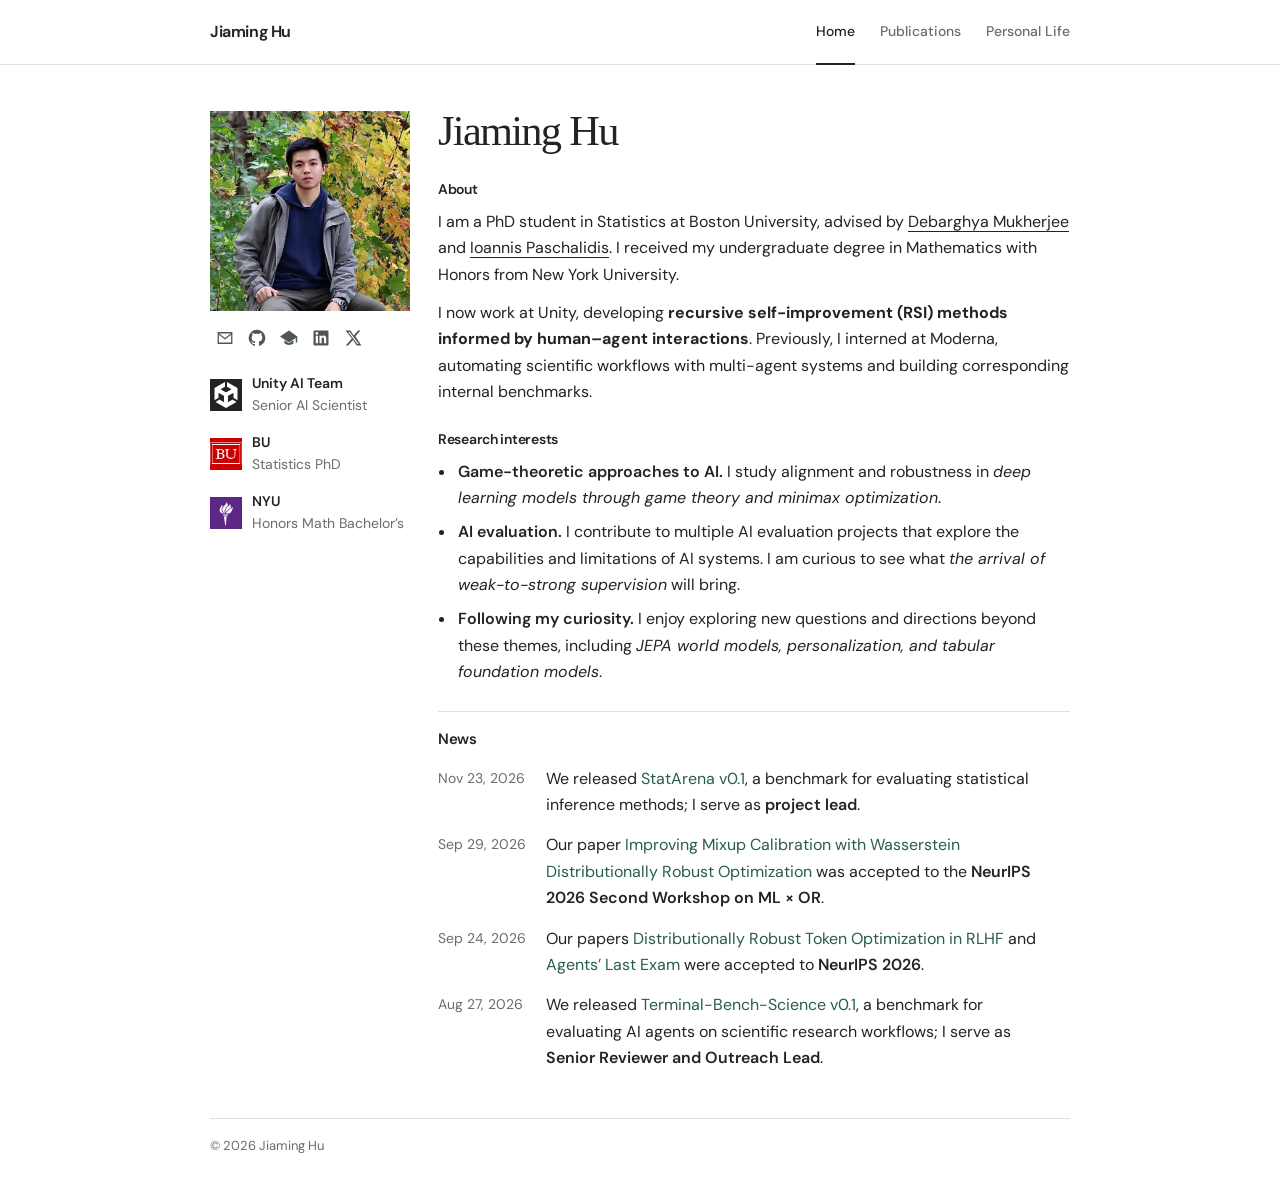
==== commit 7fda5177: "Compact profile and update Unity-first work biography" ====
--- a/index.html
+++ b/index.html
@@ -5,7 +5,7 @@
   <meta name="viewport" content="width=device-width, initial-scale=1">
   <meta name="description" content="Jiaming Hu — game-theoretic approaches to AI, AI evaluation, and curiosity-driven research.">
   <title>Jiaming Hu</title>
-  <link rel="stylesheet" href="assets/style.css?v=affiliations-3">
+  <link rel="stylesheet" href="assets/style.css?v=affiliations-4">
   <script src="assets/site.js?v=views-2" defer></script>
 </head>
 <body>
@@ -34,7 +34,7 @@
             </li>
             <li>
               <span class="affiliation-logo affiliation-logo--nyu" aria-hidden="true"><img src="assets/affiliations/nyu.png" alt="" width="32" height="32"></span>
-              <span class="affiliation-copy"><strong>NYU</strong><span>Honors Math Undergraduate</span></span>
+              <span class="affiliation-copy"><strong>NYU</strong><span>Honors Math Bachelor’s</span></span>
             </li>
           </ul>
         </div>
@@ -43,7 +43,7 @@
         <h1>Jiaming Hu</h1>
         <section aria-labelledby="about-heading"><h2 id="about-heading" class="eyebrow">About</h2>
           <p>I am a PhD student in Statistics at Boston University, advised by <a href="https://debarghya-mukherjee.github.io/">Debarghya Mukherjee</a> and <a href="https://sites.bu.edu/paschalidis/">Ioannis Paschalidis</a>. I received my undergraduate degree in Mathematics with Honors from New York University.</p>
-          <p>Previously, I worked at Moderna on automating scientific workflows with multi-agent systems. I now work at Unity, developing <strong>recursive self-improvement (RSI) methods informed by human–agent interactions</strong>.</p>
+          <p>I now work at Unity, developing <strong>recursive self-improvement (RSI) methods informed by human–agent interactions</strong>. Previously, I interned at Moderna, automating scientific workflows with multi-agent systems and building corresponding internal benchmarks.</p>
         </section>
         <section aria-labelledby="research-heading"><h2 id="research-heading" class="eyebrow">Research interests</h2>
           <ul class="research-list">
--- a/assets/style.css
+++ b/assets/style.css
@@ -46,9 +46,9 @@
 
 /* A compact profile and a single reading column. */
 .home { padding-top: 42px; }
-.profile-layout { display: grid; grid-template-columns: 232px minmax(0, 1fr); gap: 28px; }
+.profile-layout { display: grid; grid-template-columns: 200px minmax(0, 1fr); gap: 28px; }
 .profile { padding-top: 4px; }
-.portrait { display: block; width: 232px; height: auto; aspect-ratio: 1; object-fit: cover; object-position: 50% 35%; background: var(--pale); }
+.portrait { display: block; width: 200px; height: auto; aspect-ratio: 1; object-fit: cover; object-position: 50% 35%; background: var(--pale); }
 .socials { display: flex; align-items: center; gap: 2px; margin: 10px 0 18px; }
 .socials a, .socials span { display: grid; place-items: center; width: 30px; height: 34px; flex: 0 0 30px; color: #4e5850; }
 .socials svg { width: 18px; height: 18px; fill: currentColor; }
@@ -203,9 +203,9 @@
   .home { padding-top: 26px; }
   .profile-layout { grid-template-columns: minmax(0, 1fr); gap: 23px; }
   .profile { grid-template-columns: minmax(0, 1fr); }
-  .portrait { grid-column: 1; grid-row: 1; width: 200px; }
+  .portrait { grid-column: 1; grid-row: 1; width: 180px; }
   .socials { grid-column: 1; grid-row: 2; gap: 3px; margin: 10px 0 18px; }
-  .profile-details { grid-column: 1; grid-row: 3; width: 232px; max-width: 100%; }
+  .profile-details { grid-column: 1; grid-row: 3; width: 200px; max-width: 100%; }
   .affiliation { grid-column: 2; margin-bottom: 8px; }
   .bio h1 { font-size: 2.35rem; margin-bottom: 20px; }
   .news-window { max-height: 18rem; }
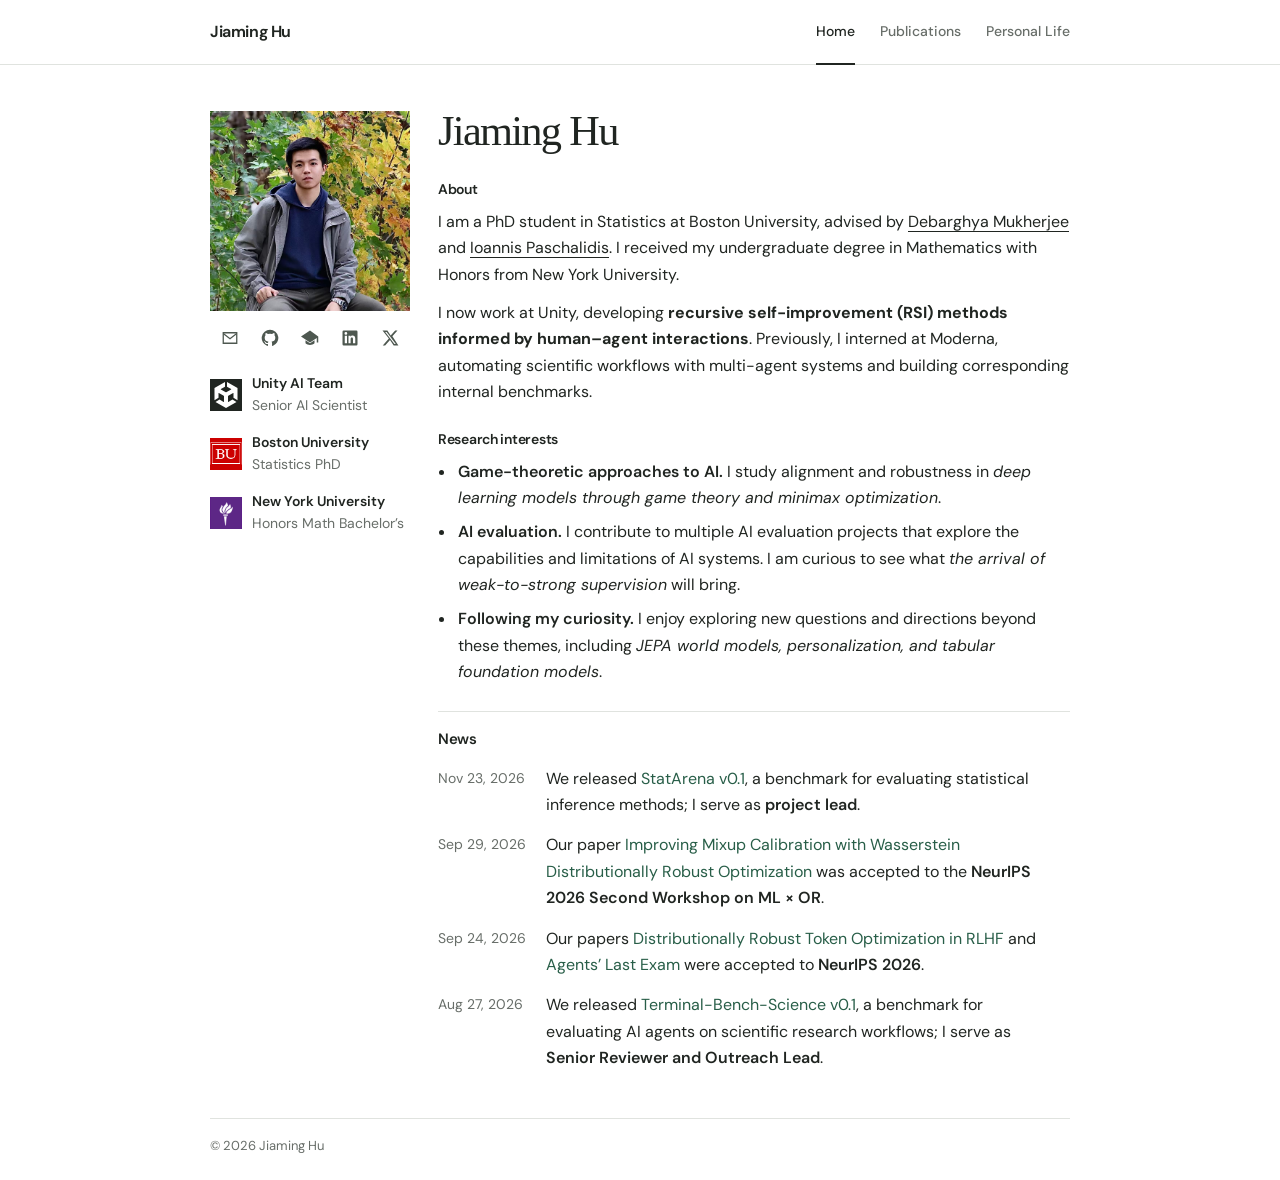
==== commit 09acefae: "Fix email contact, evenly space social icons, and expand university names" ====
--- a/index.html
+++ b/index.html
@@ -5,8 +5,8 @@
   <meta name="viewport" content="width=device-width, initial-scale=1">
   <meta name="description" content="Jiaming Hu — game-theoretic approaches to AI, AI evaluation, and curiosity-driven research.">
   <title>Jiaming Hu</title>
-  <link rel="stylesheet" href="assets/style.css?v=affiliations-4">
-  <script src="assets/site.js?v=views-2" defer></script>
+  <link rel="stylesheet" href="assets/style.css?v=contact-1">
+  <script src="assets/site.js?v=contact-1" defer></script>
 </head>
 <body>
   <a class="skip" href="#main">Skip to content</a>
@@ -16,7 +16,14 @@
       <aside class="profile">
         <img class="portrait" src="assets/jiaming-hu.jpg" alt="Jiaming Hu" width="1169" height="1099" fetchpriority="high">
         <div class="socials" aria-label="Social profiles">
-          <a href="mailto:jh7453@bu.edu" aria-label="Email" title="Email" data-icon="email"></a>
+          <div class="email-contact">
+            <button class="email-trigger" type="button" aria-label="Show email address" title="jh7453@bu.edu" data-icon="email" data-email-trigger aria-expanded="false" aria-controls="email-contact-panel"></button>
+            <div class="email-popover" id="email-contact-panel" role="group" aria-label="Email contact" hidden>
+              <a class="email-address" href="mailto:jh7453@bu.edu">jh7453@bu.edu</a>
+              <div class="email-actions"><button type="button" data-copy-email="jh7453@bu.edu">Copy</button><a href="mailto:jh7453@bu.edu">Write email</a></div>
+              <p class="email-feedback" data-email-feedback role="status" aria-live="polite" hidden></p>
+            </div>
+          </div>
           <a href="https://github.com/brownight" aria-label="GitHub" title="GitHub" data-icon="github"></a>
           <a href="https://scholar.google.com/citations?hl=en&amp;user=2Nql6mUAAAAJ" aria-label="Google Scholar" title="Google Scholar" data-icon="scholar"></a>
           <a href="https://www.linkedin.com/in/jiaming-h-24400a1b8/" aria-label="LinkedIn" title="LinkedIn" data-icon="linkedin"></a>
@@ -30,11 +37,11 @@
             </li>
             <li>
               <span class="affiliation-logo affiliation-logo--bu" aria-hidden="true"><img src="assets/affiliations/bu.png" alt="" width="32" height="32"></span>
-              <span class="affiliation-copy"><strong>BU</strong><span>Statistics PhD</span></span>
+              <span class="affiliation-copy"><strong>Boston University</strong><span>Statistics PhD</span></span>
             </li>
             <li>
               <span class="affiliation-logo affiliation-logo--nyu" aria-hidden="true"><img src="assets/affiliations/nyu.png" alt="" width="32" height="32"></span>
-              <span class="affiliation-copy"><strong>NYU</strong><span>Honors Math Bachelor’s</span></span>
+              <span class="affiliation-copy"><strong>New York University</strong><span>Honors Math Bachelor’s</span></span>
             </li>
           </ul>
         </div>
--- a/assets/style.css
+++ b/assets/style.css
@@ -47,12 +47,20 @@
 /* A compact profile and a single reading column. */
 .home { padding-top: 42px; }
 .profile-layout { display: grid; grid-template-columns: 200px minmax(0, 1fr); gap: 28px; }
-.profile { padding-top: 4px; }
-.portrait { display: block; width: 200px; height: auto; aspect-ratio: 1; object-fit: cover; object-position: 50% 35%; background: var(--pale); }
-.socials { display: flex; align-items: center; gap: 2px; margin: 10px 0 18px; }
-.socials a, .socials span { display: grid; place-items: center; width: 30px; height: 34px; flex: 0 0 30px; color: #4e5850; }
+.profile { --profile-photo-width: 200px; padding-top: 4px; }
+.portrait { display: block; width: var(--profile-photo-width); height: auto; aspect-ratio: 1; object-fit: cover; object-position: 50% 35%; background: var(--pale); }
+.socials { display: grid; grid-template-columns: repeat(5, minmax(0, 1fr)); align-items: center; width: var(--profile-photo-width); margin: 10px 0 18px; }
+.socials > a, .socials > span, .socials .email-trigger { display: grid; place-items: center; width: 100%; height: 34px; padding: 0; border: 0; background: transparent; color: #4e5850; }
 .socials svg { width: 18px; height: 18px; fill: currentColor; }
-.socials a:hover { color: var(--accent); background: var(--pale); }
+.socials > a:hover, .socials .email-trigger:hover { color: var(--accent); background: var(--pale); }
+.email-contact { position: relative; }
+.email-popover { position: absolute; z-index: 5; top: calc(100% + 8px); left: 0; width: 232px; max-width: calc(100vw - 48px); padding: 14px; border: 1px solid var(--line); background: var(--paper); box-shadow: 0 6px 20px #2025211a; }
+.email-address { display: inline-block; color: var(--accent); font-size: .9375rem; text-decoration: none; user-select: all; }
+.email-address:hover { text-decoration: underline; }
+.email-actions { display: flex; gap: 8px; margin-top: 12px; }
+.email-actions button, .email-actions a { display: inline-flex; align-items: center; justify-content: center; min-height: 34px; padding: 5px 10px; border: 1px solid var(--line); background: var(--paper); color: var(--ink); font: inherit; font-size: .8125rem; line-height: 1.4; text-decoration: none; }
+.email-actions button:hover, .email-actions a:hover { background: var(--pale); }
+.email-feedback { margin: 9px 0 0; color: var(--muted); font-size: .8125rem; line-height: 1.4; }
 .socials .pending-social { color: #b1b7b1; }
 .profile-details { display: grid; gap: 14px; }
 .profile-email { width: fit-content; font-size: .875rem; color: var(--accent); text-decoration: none; }
@@ -188,8 +196,8 @@
 @keyframes reveal { from { transform: translate(-50%,-50%) scale(.3); opacity: 0; } to { transform: translate(-50%,-50%) scale(1); opacity: 1; } }
 @media (max-width: 680px) {
   .profile-layout { grid-template-columns: minmax(0, 1fr); gap: 26px; }
-  .profile { display: grid; grid-template-columns: 160px minmax(0, 1fr); column-gap: 24px; align-items: start; padding: 0; }
-  .portrait { grid-column: 1; grid-row: 1; width: 160px; }
+  .profile { --profile-photo-width: 160px; display: grid; grid-template-columns: 160px minmax(0, 1fr); column-gap: 24px; align-items: start; padding: 0; }
+  .portrait { grid-column: 1; grid-row: 1; }
   .socials { grid-column: 1; grid-row: 2; margin: 10px 0 0; }
   .profile-details { grid-column: 2; grid-row: 1 / 3; }
 }
@@ -202,9 +210,9 @@
   nav a { padding: 10px 0 13px; }
   .home { padding-top: 26px; }
   .profile-layout { grid-template-columns: minmax(0, 1fr); gap: 23px; }
-  .profile { grid-template-columns: minmax(0, 1fr); }
-  .portrait { grid-column: 1; grid-row: 1; width: 180px; }
-  .socials { grid-column: 1; grid-row: 2; gap: 3px; margin: 10px 0 18px; }
+  .profile { --profile-photo-width: 180px; grid-template-columns: minmax(0, 1fr); }
+  .portrait { grid-column: 1; grid-row: 1; }
+  .socials { grid-column: 1; grid-row: 2; margin: 10px 0 18px; }
   .profile-details { grid-column: 1; grid-row: 3; width: 200px; max-width: 100%; }
   .affiliation { grid-column: 2; margin-bottom: 8px; }
   .bio h1 { font-size: 2.35rem; margin-bottom: 20px; }
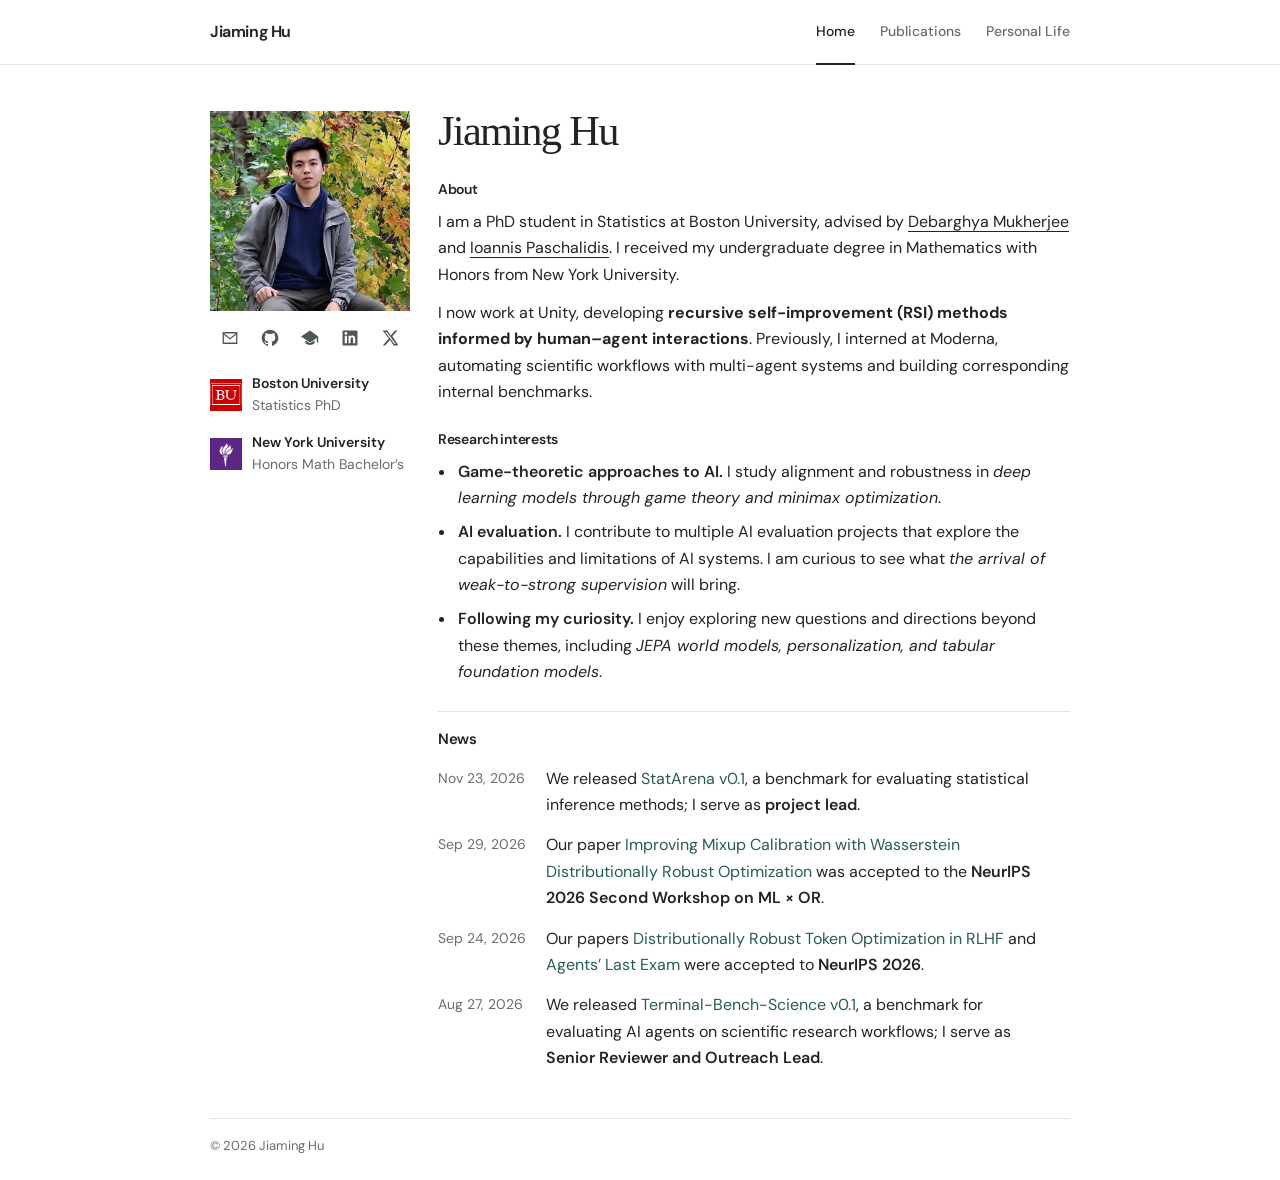
==== commit 094cb828: "Remove Unity scientist affiliation from homepage sidebar" ====
--- a/index.html
+++ b/index.html
@@ -31,10 +31,6 @@
         </div>
         <div class="profile-details">
           <ul class="profile-affiliations" aria-label="Education and affiliation">
-            <li>
-              <span class="affiliation-logo affiliation-logo--unity" aria-hidden="true"><img src="assets/affiliations/unity.svg" alt="" width="32" height="32"></span>
-              <span class="affiliation-copy"><strong>Unity AI Team</strong><span>Senior AI Scientist</span></span>
-            </li>
             <li>
               <span class="affiliation-logo affiliation-logo--bu" aria-hidden="true"><img src="assets/affiliations/bu.png" alt="" width="32" height="32"></span>
               <span class="affiliation-copy"><strong>Boston University</strong><span>Statistics PhD</span></span>
